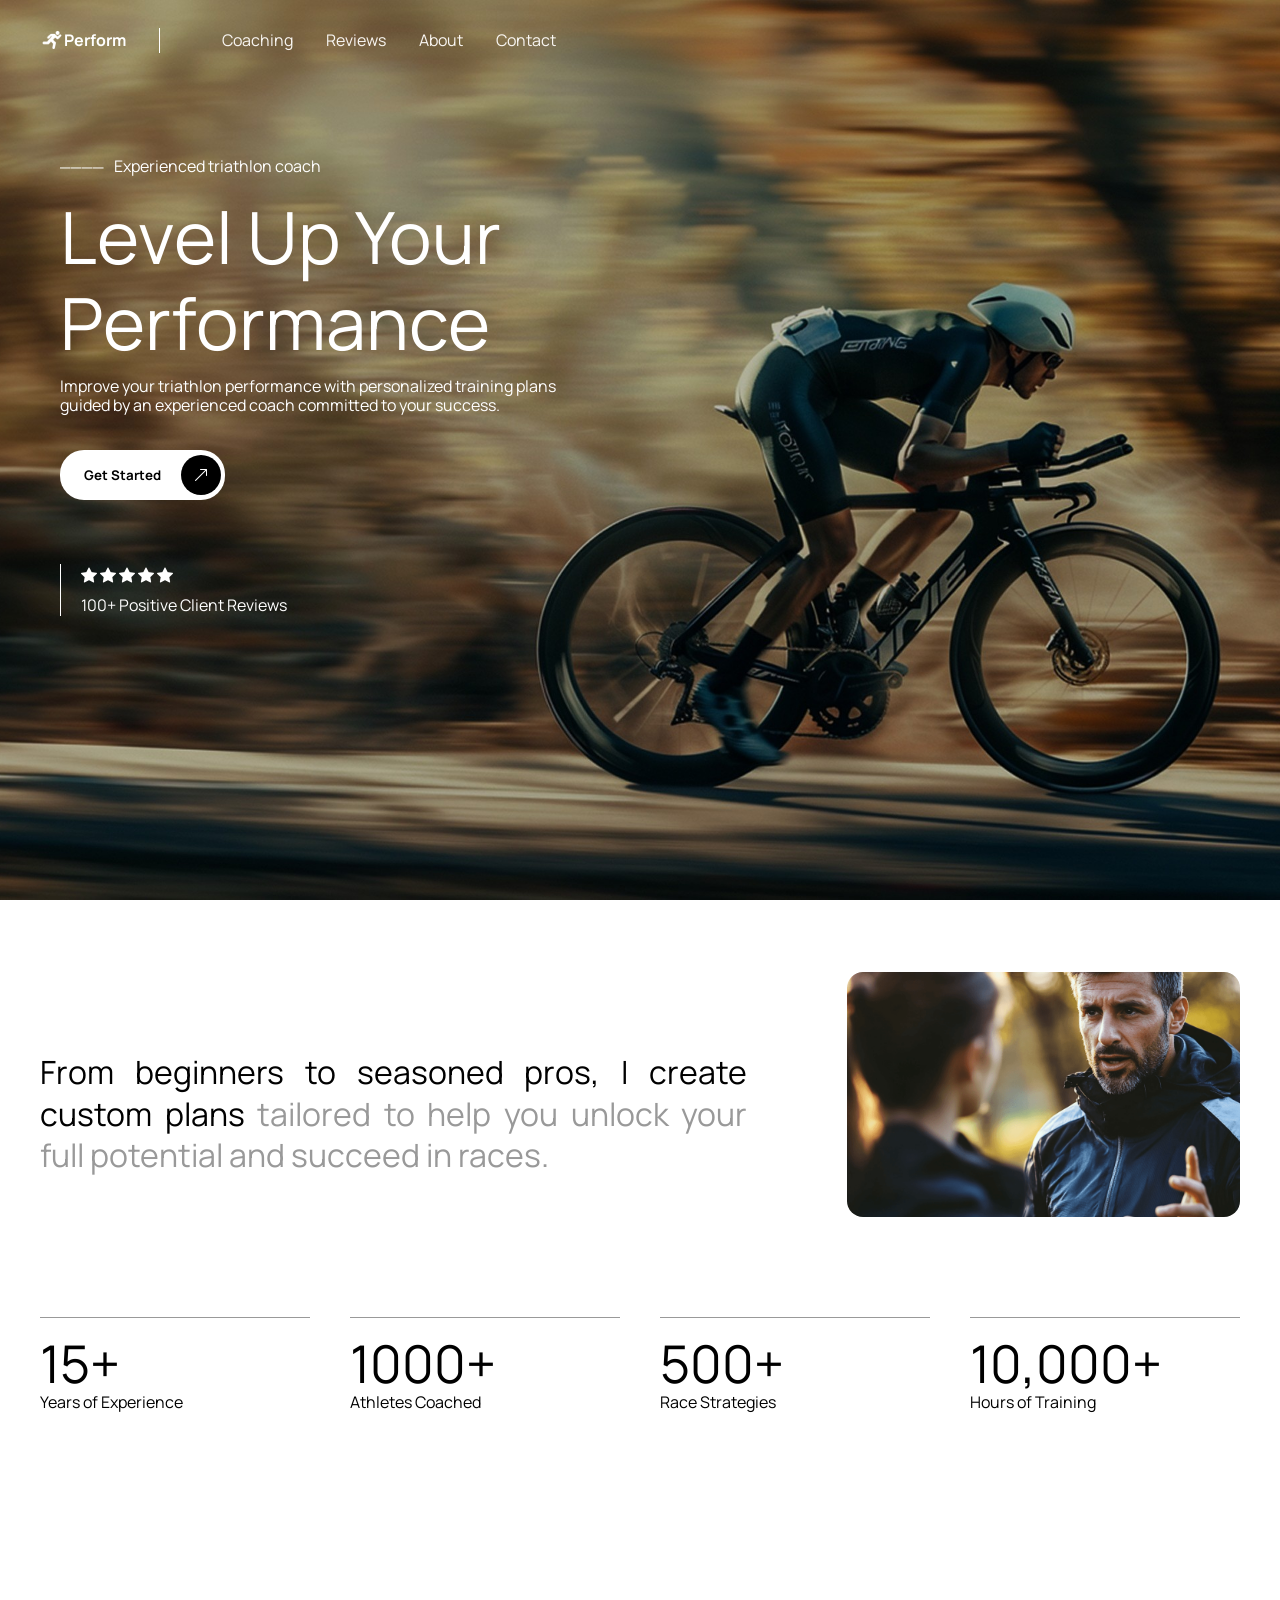
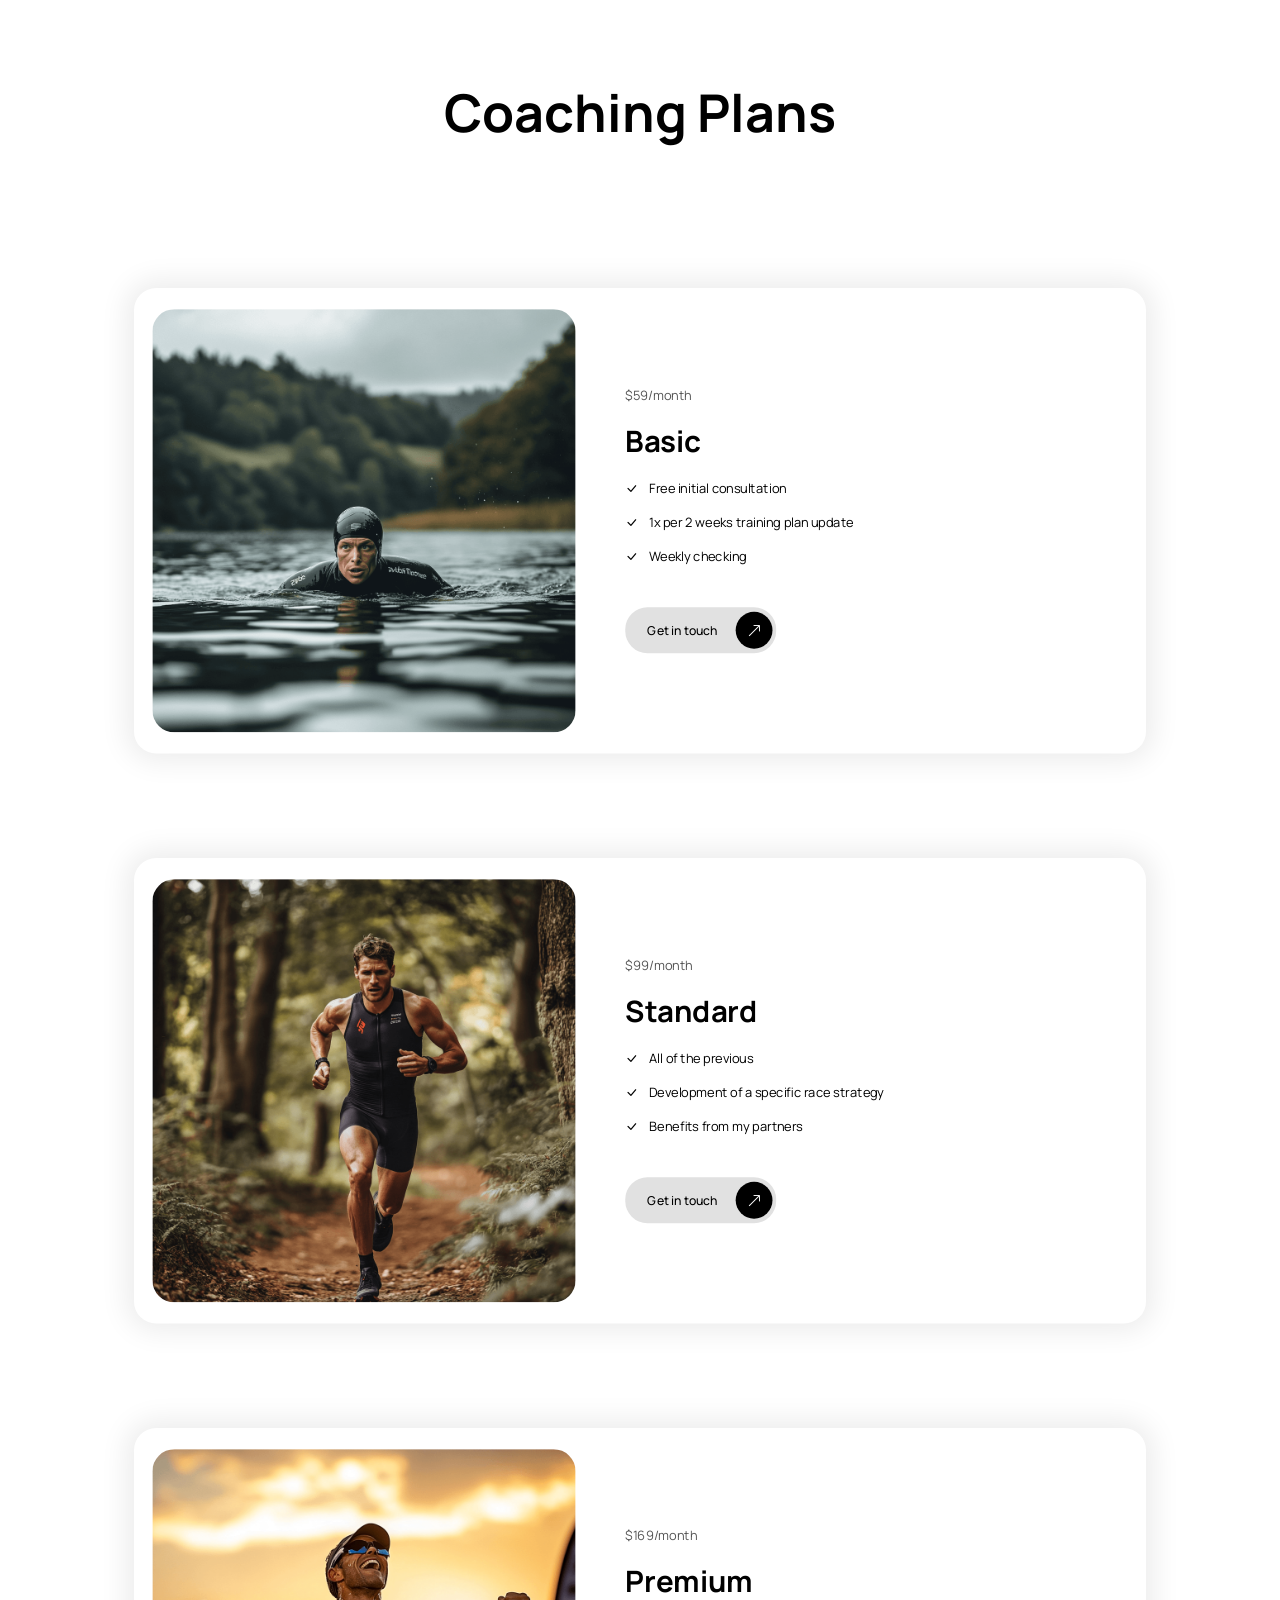
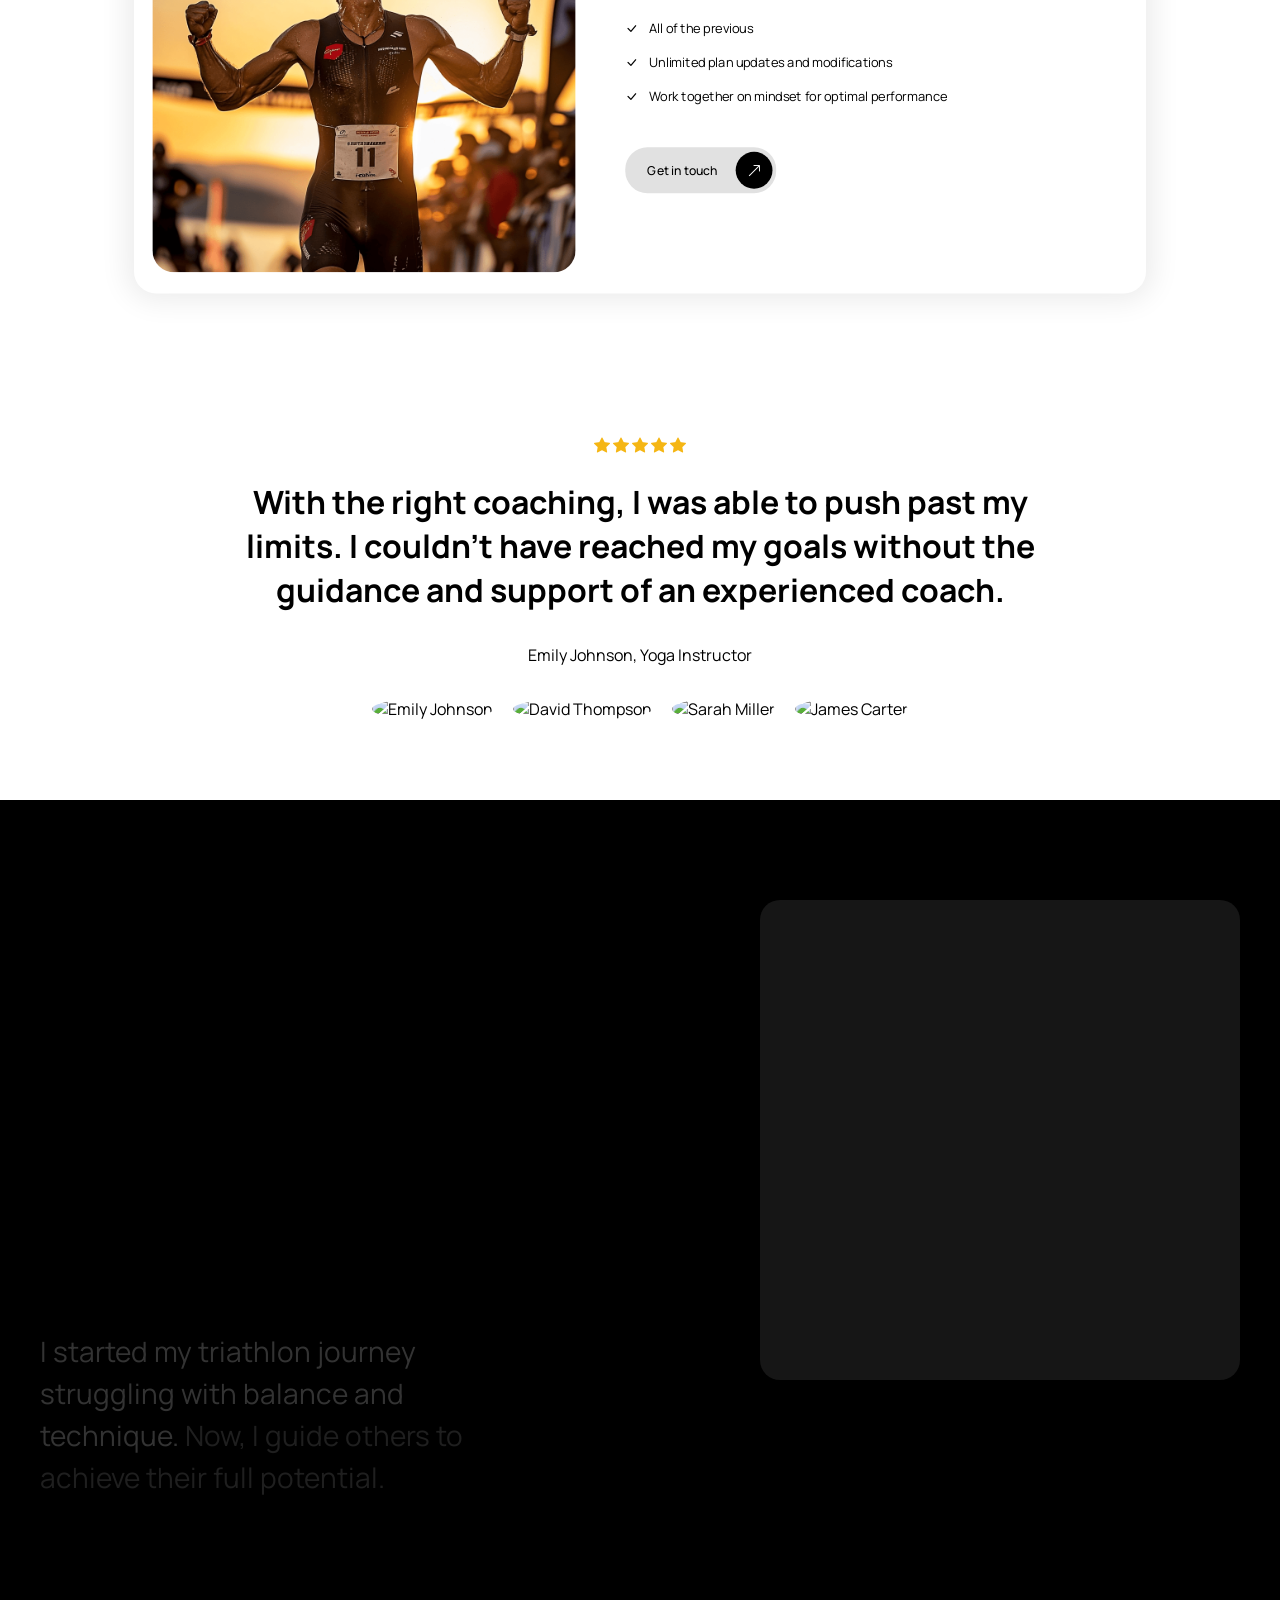
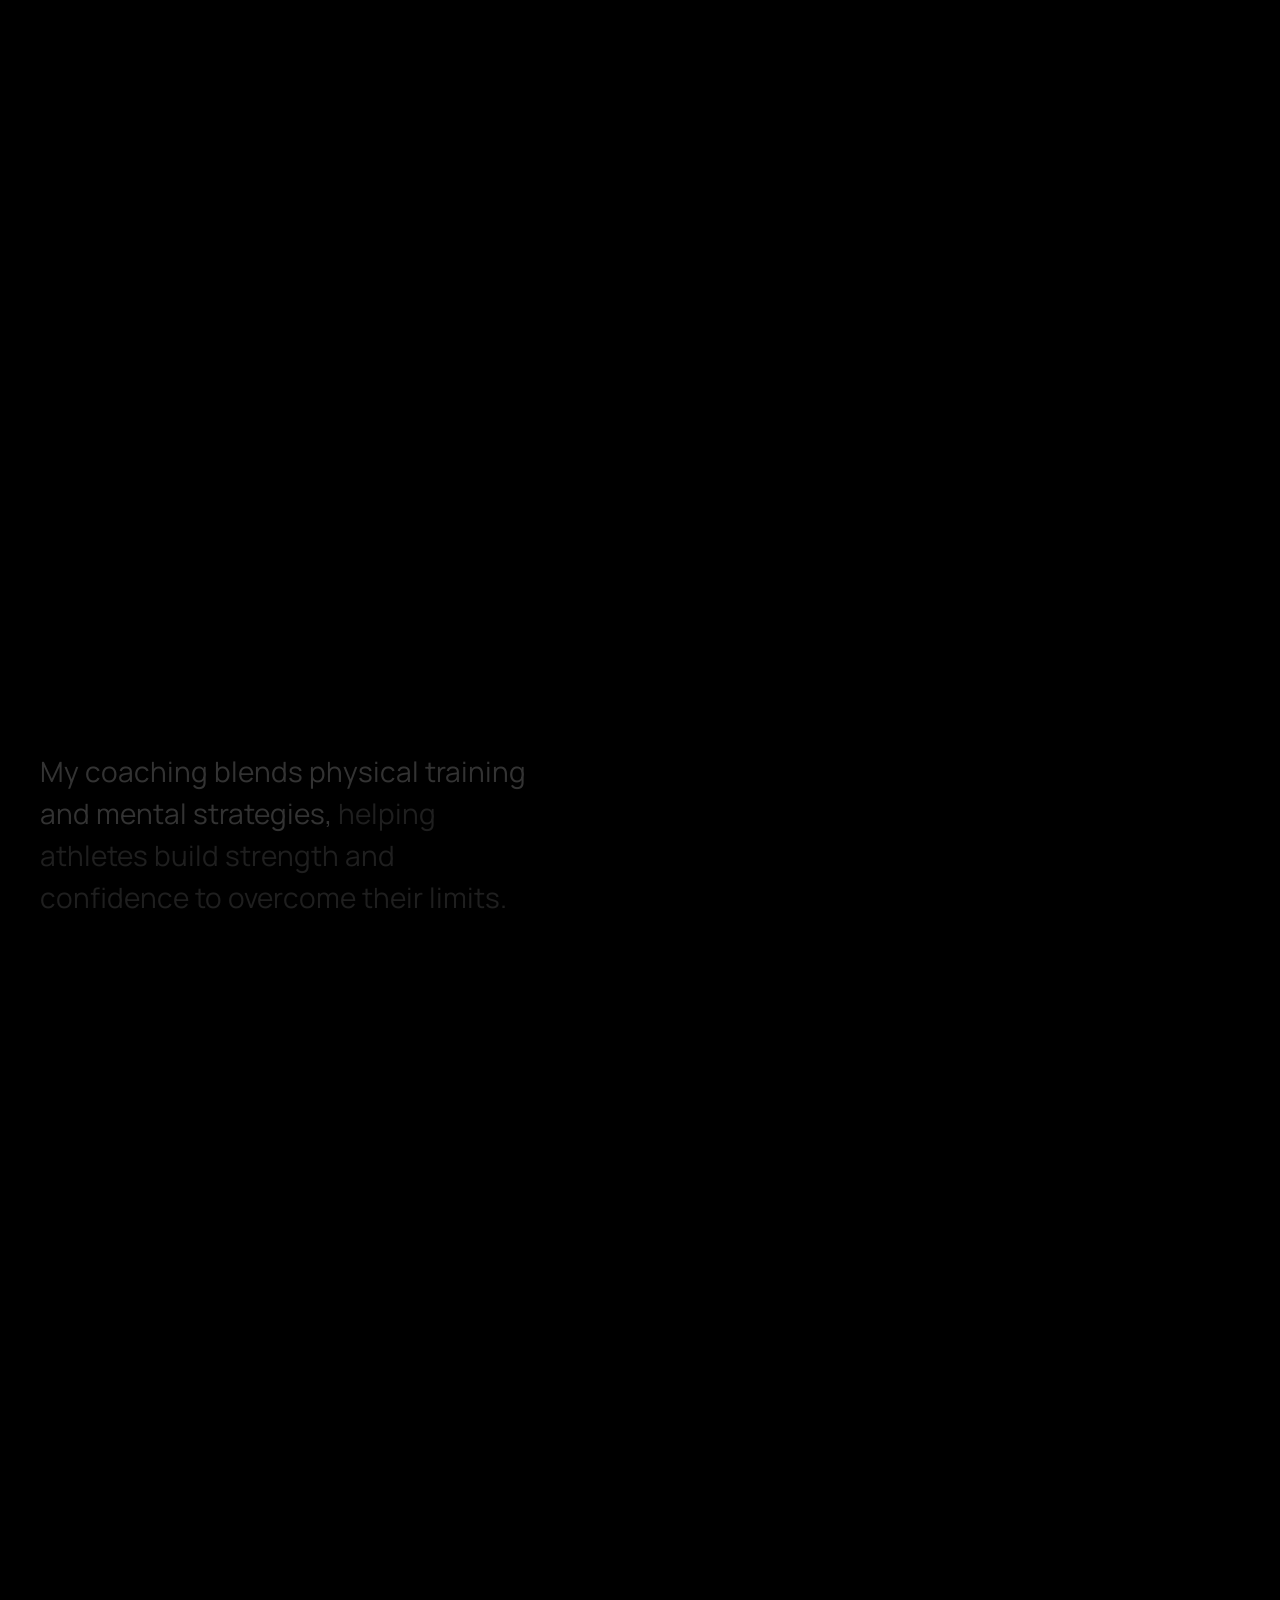
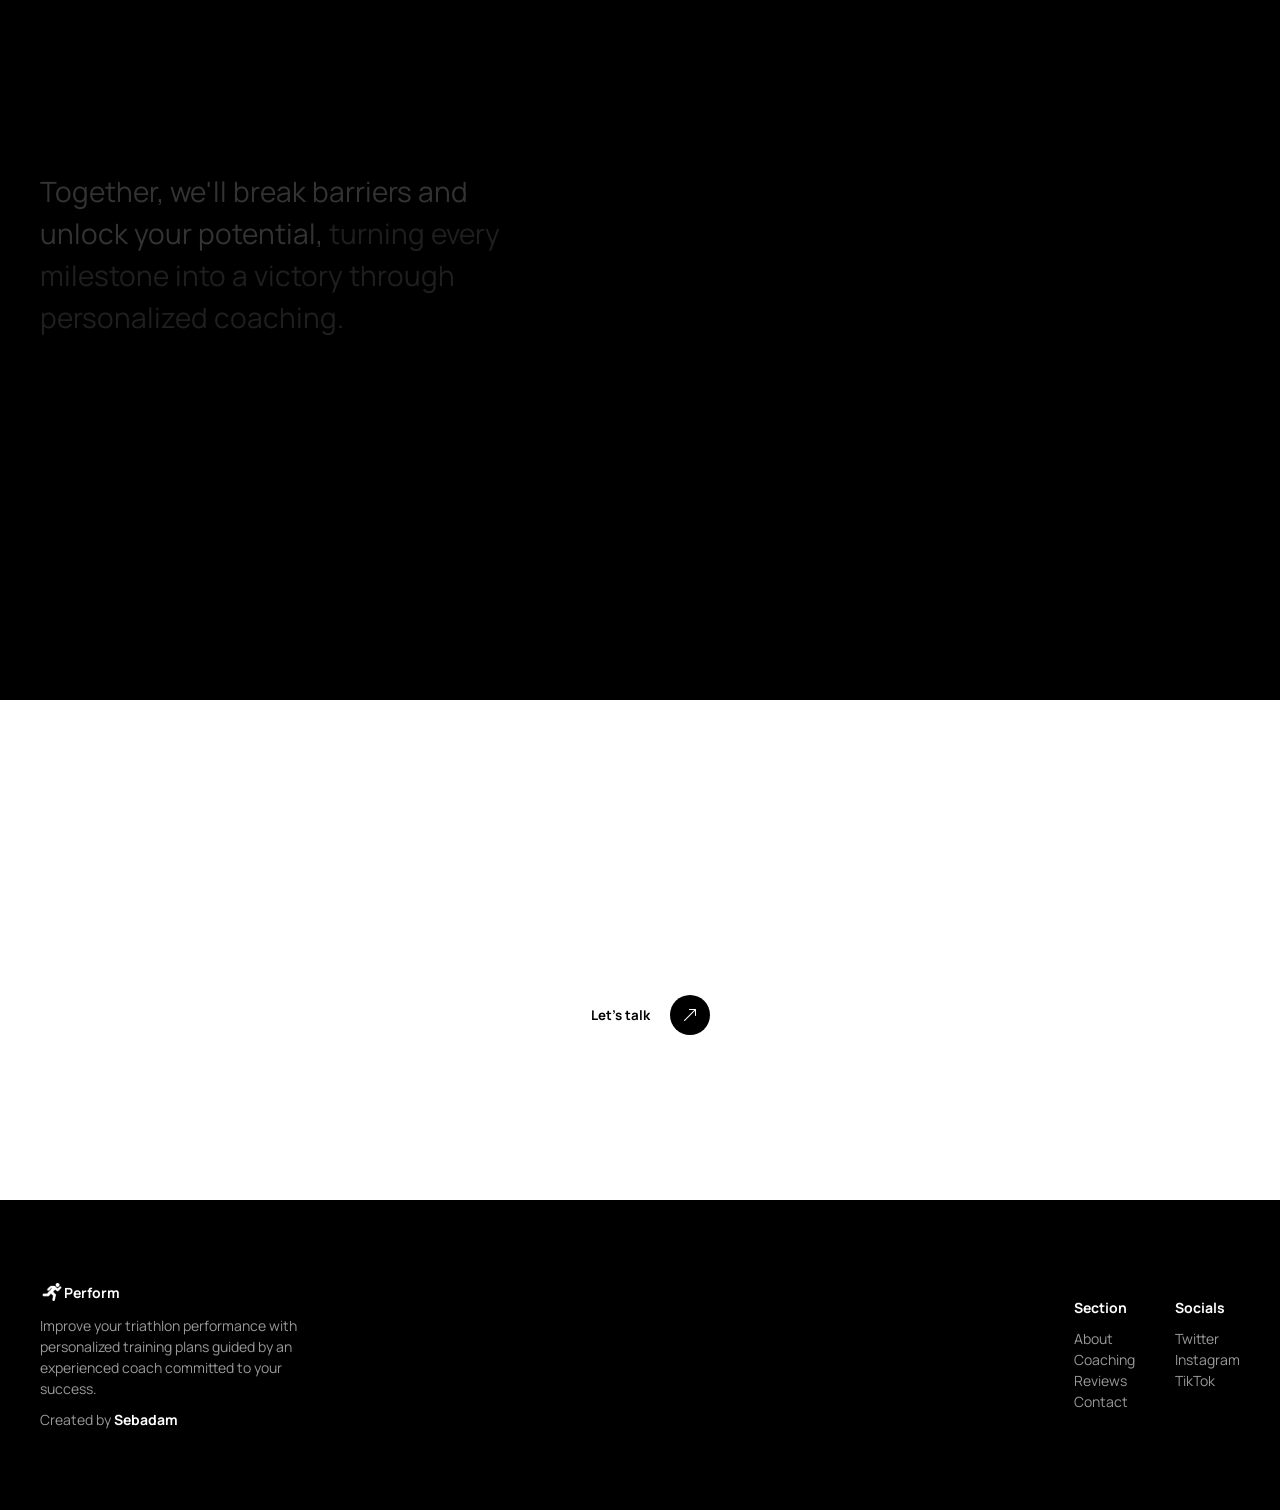
==== index.html @ 2cfe2f0e "Add index.html and assets for Perform clone" ====
<!DOCTYPE html>
<html lang="en">
<head>
    <meta charset="UTF-8">
    <meta name="viewport" content="width=device-width, initial-scale=1.0">
    <link rel="stylesheet" href="index.css">
    <link rel="preconnect" href="https://fonts.googleapis.com">
    <link rel="preconnect" href="https://fonts.gstatic.com" crossorigin>
    <link href="https://fonts.googleapis.com/css2?family=Manrope:wght@200..800&display=swap" rel="stylesheet">
    <link rel="stylesheet" href="https://cdn.jsdelivr.net/npm/bootstrap-icons@1.11.3/font/bootstrap-icons.css">
    <title>Perform — Triathlon Coaching</title>
</head>
<body>

    <section id="home" class="page-section">

        <div class="navbar">
            <div class="logo">
                <img src="logo.png" alt="Logo">
                <p>Perform</p>
            </div>

            <input type="checkbox" id="menu-toggle" class="menu-checkbox">

            <label for="menu-toggle" class="menu-icon">
                <i class="bi bi-list"></i>
            </label>

            <div class="links">
                <a href="#coaching">Coaching</a>
                <a href="#reviews">Reviews</a>
                <a href="#about">About</a>
                <a href="#footer">Contact</a>
            </div>

            <div class="mobile-menu">
                <label for="menu-toggle" class="close-icon">
                    <i class="bi bi-x-lg"></i>
                </label>
                <a href="#coaching">Coaching</a>
                <a href="#reviews">Reviews</a>
                <a href="#about">About</a>
                <a href="#footer">Contact</a>
            </div>
        </div>

        <div class="container">
            <div class="top-part">
                <div class="smallhead">
                    <span class="bar"> ____ </span>
                    <p>Experienced triathlon coach</p>
                </div>
                <h1>Level Up Your Performance</h1>
                <p>Improve your triathlon performance with personalized training plans guided by an experienced coach committed to your success.</p>
                <button type="button" class="btn">
                    <span>Get Started</span>
                    <i class="bi bi-arrow-up-right"></i>
                </button>
            </div>

            <div class="rating">
                <div class="stars">
                    <i class="bi bi-star-fill"></i>
                    <i class="bi bi-star-fill"></i>
                    <i class="bi bi-star-fill"></i>
                    <i class="bi bi-star-fill"></i>
                    <i class="bi bi-star-fill"></i>
                </div>
                <p>100+ Positive Client Reviews</p>
            </div>
        </div>
    </section>

    <section id="trust" class="extra-section">
        <div class="trust-container">
            <div class="trust-text">
                <p>From beginners to seasoned pros, I create custom plans
                    <span class="highlight">tailored to help you unlock your full potential and succeed in races.</span>
                </p>
                <img src="trust.png" alt="Trust">
            </div>
            <div class="trust-column">
                <div class="col-1">
                    <span class="item">15+</span>
                    <p>Years of Experience</p>
                </div>
                <div class="col-2">
                    <span class="item">1000+</span>
                    <p>Athletes Coached</p>
                </div>
                <div class="col-3">
                    <span class="item">500+</span>
                    <p>Race Strategies</p>
                </div>
                <div class="col-4">
                    <span class="item">10,000+</span>
                    <p>Hours of Training</p>
                </div>
            </div>
        </div>
    </section>


    <section id="coaching" class="page-section">
        <h2>Coaching Plans</h2>

        <div class="basic plan-card">
            <img src="basic.png" alt="Basic Plan">
            <div class="text">
                <p class="price">$59/month</p>
                <h3>Basic</h3>
                <div class="list">
                    <span class="items">
                        <i class="bi bi-check-lg"></i>
                        <p>Free initial consultation</p>
                    </span>
                    <span class="items">
                        <i class="bi bi-check-lg"></i>
                        <p>1x per 2 weeks training plan update</p>
                    </span>
                    <span class="items">
                        <i class="bi bi-check-lg"></i>
                        <p>Weekly checking</p>
                    </span>
                </div>
                <button type="button" class="btn">
                    <span>Get in touch</span>
                    <i class="bi bi-arrow-up-right"></i>
                </button>
            </div>
        </div>

        <div class="standard plan-card">
            <img src="standard.png" alt="Standard Plan">
            <div class="text">
                <p class="price">$99/month</p>
                <h3>Standard</h3>
                <div class="list">
                    <span class="items">
                        <i class="bi bi-check-lg"></i>
                        <p>All of the previous</p>
                    </span>
                    <span class="items">
                        <i class="bi bi-check-lg"></i>
                        <p>Development of a specific race strategy</p>
                    </span>
                    <span class="items">
                        <i class="bi bi-check-lg"></i>
                        <p>Benefits from my partners</p>
                    </span>
                </div>
                <button type="button" class="btn">
                    <span>Get in touch</span>
                    <i class="bi bi-arrow-up-right"></i>
                </button>
            </div>
        </div>

        <div class="premium plan-card">
            <img src="premium.png" alt="Premium Plan">
            <div class="text">
                <p class="price">$169/month</p>
                <h3>Premium</h3>
                <div class="list">
                    <span class="items">
                        <i class="bi bi-check-lg"></i>
                        <p>All of the previous</p>
                    </span>
                    <span class="items">
                        <i class="bi bi-check-lg"></i>
                        <p>Unlimited plan updates and modifications</p>
                    </span>
                    <span class="items">
                        <i class="bi bi-check-lg"></i>
                        <p>Work together on mindset for optimal performance</p>
                    </span>
                </div>
                <button type="button" class="btn">
                    <span>Get in touch</span>
                    <i class="bi bi-arrow-up-right"></i>
                </button>
            </div>
        </div>
    </section>

    <section id="reviews">
        <div class="stars" style="color:#F5B614">
            <i class="bi bi-star-fill"></i>
            <i class="bi bi-star-fill"></i>
            <i class="bi bi-star-fill"></i>
            <i class="bi bi-star-fill"></i>
            <i class="bi bi-star-fill"></i>
        </div>

        <div class="review-box">
            <div class="review-display">
                <div class="review-panel review-1">
                    <h4>With the right coaching, I was able to push past my limits. I couldn't have reached my goals without the guidance and support of an experienced coach.</h4>
                    <p>Emily Johnson, Yoga Instructor</p>
                </div>
                <div class="review-panel review-2">
                    <h4>The difference between training on your own and with an expert coach is huge. I've never felt more confident and prepared for my races.</h4>
                    <p>David Thompson, Architect</p>
                </div>
                <div class="review-panel review-3">
                    <h4>I've learned more in the past few months with my coach than I did in years on my own. Their personalized approach made all the difference.</h4>
                    <p>Sarah Miller, Lawyer</p>
                </div>
                <div class="review-panel review-4">
                    <h4>Training with a coach who really knows the sport has been a game-changer. I've shaved minutes off my time and am in the best shape of my life.</h4>
                    <p>James Carter, Journalist</p>
                </div>
            </div>

            <div class="review-thumbs">
                <div class="thumb thumb-1">
                    <img src="https://framerusercontent.com/images/CD3L3PqkdrNUHs06U58RQxOMo.png" alt="Emily Johnson">
                </div>
                <div class="thumb thumb-2">
                    <img src="https://framerusercontent.com/images/jwidccx1HGr0Ikx3zmSAJdtBOU.png" alt="David Thompson">
                </div>
                <div class="thumb thumb-3">
                    <img src="https://framerusercontent.com/images/aIX32saaQEM73IN2MQsuknbz4Fw.png" alt="Sarah Miller">
                </div>
                <div class="thumb thumb-4">
                    <img src="https://framerusercontent.com/images/x3RmbAAY64fTviZGAdyQxDzLTJI.png" alt="James Carter">
                </div>
            </div>
        </div>
    </section>


    <section id="about" class="page-section">
        <div class="about-items">
            <div class="text">
                <div class="about-step about-step-1">
                    <p>I started my triathlon journey struggling with balance and technique.
                        <span class="highlight"> Now, I guide others to achieve their full potential.</span>
                    </p>
                </div>
                <div class="about-step about-step-2">
                    <p>My coaching blends physical training and mental strategies,
                        <span class="highlight"> helping athletes build strength and confidence to overcome their limits.</span>
                    </p>
                </div>
                <div class="about-step about-step-3">
                    <p>Together, we'll break barriers and unlock your potential,
                        <span class="highlight"> turning every milestone into a victory through personalized coaching.</span>
                    </p>
                </div>
            </div>

            <div class="about-visual" aria-hidden="true">
                <div class="about-image-frame">
                    <img class="about-image about-image-1"
                         src="https://framerusercontent.com/images/o1iEuFuB1ARuwoXcEgQQTV0CYbw.png"
                         alt="Coach portrait">
                    <img class="about-image about-image-2"
                         src="https://framerusercontent.com/images/8lKQIagOcEDwIqkeNZQlhcYDmXc.png"
                         alt="Athlete training outdoors">
                    <img class="about-image about-image-3"
                         src="https://framerusercontent.com/images/MWQJ2oXomYD1Ax98qj75iZ4owGE.png"
                         alt="Triathlon runner in motion">
                </div>
            </div>
        </div>
    </section>

    <section id="goals" class="extra-section">
        <div class="content">
            <h3>Ready to Achieve Your Goals?</h3>
            <p>I'll help you reach new heights and stay ahead of the competition.</p>
            <button type="button" class="btn">
                <span>Let's talk</span>
                <i class="bi bi-arrow-up-right"></i>
            </button>
        </div>
    </section>

    <section id="footer" class="extra-section">
        <div class="footer-content">
            <div class="left-side">
                <div class="logo-under">
                    <img src="logo.png" alt="Logo">
                    <p>Perform</p>
                </div>
                <p>Improve your triathlon performance with personalized training plans guided by an experienced coach committed to your success.</p>
                <p class="sign">
                    Created by <span style="font-weight: bold; color: white;">Sebadam</span>
                </p>
            </div>

            <div class="right-side">
                <div class="section">
                    <h4 style="color: white; font-weight: bold; margin-bottom: 10px;">Section</h4>
                    <ul style="list-style-type: none;">
                        <li>About</li>
                        <li>Coaching</li>
                        <li>Reviews</li>
                        <li>Contact</li>
                    </ul>
                </div>
                <div class="socials">
                    <h4 style="color: white; font-weight: bold; margin-bottom: 10px;">Socials</h4>
                    <ul style="list-style-type: none;">
                        <li>Twitter</li>
                        <li>Instagram</li>
                        <li>TikTok</li>
                    </ul>
                </div>
            </div>
        </div>
    </section>

</body>
</html>
---- index.css ----
/*
Site Colors
Blacks:  #000000, #2E2E2E
Whites:  #FFFFFF
Greys:   #F2F2F2, #E1E1E1, #CCCCCC, #999999, #888888, #555555
Gold:    #F5B614
*/

*{
    margin: 0;
    padding: 0;
    box-sizing: border-box;
    font-family: 'manrope', sans-serif;
}
html{
    scroll-behavior: smooth;
}
body{
    width: 100%;
    min-height: 100vh;
    overflow-x: hidden;
    align-items: center;
    justify-content: center;
}


.navbar{
    display: flex;
    align-items: center;
    justify-content: start;
    top: 0;
    left: 0;
    padding: 20px 40px;
    position: absolute;
    width: 100%;
    height: 80px;
    gap: 32px;
    flex-direction: row;
    flex-wrap: nowrap;
    z-index: 10;
    color: white;
}
.logo{
    display: flex;
    align-items: center;
    justify-content: flex-start;
    font-weight: bold;
    color: white;
    width: 120px;
    height: 25px;
    border-right: 1px solid white;
    padding: 0px 10px 0px 0px;
    flex-shrink: 0;
}
.logo img{
    width: 24px;
    height: 24px;
}
.links a{
    text-decoration: none;
    color: #F9F6F2;
    font-size: 16px;
    margin-left: 30px;
    line-height: 1.5;
}
.menu-checkbox{
    display: none;
}
.menu-icon{
    display: none;
    color: white;
    font-size: 28px;
    cursor: pointer;
    margin-left: auto;
}
.mobile-menu{
    position: fixed;
    top: 0;
    right: -280px;
    width: 260px;
    height: 100vh;
    background-color: #111111;
    display: flex;
    flex-direction: column;
    gap: 24px;
    padding: 80px 24px 24px;
    transition: right 0.3s ease;
    z-index: 1000;
}
.mobile-menu a{
    text-decoration: none;
    color: white;
    font-size: 18px;
}
.close-icon{
    position: absolute;
    top: 24px;
    right: 24px;
    color: white;
    font-size: 22px;
    cursor: pointer;
}
.menu-checkbox:checked ~ .mobile-menu{
    right: 0;
}

#home{
    width: 100%;
    height: 100vh;
    min-height: 600px;
    z-index: 1;
    background-size: cover;
    background-position: center;
    background-repeat: no-repeat;
    background-image: url('HVyxp24CVuPAzhxz8dQ1Xyyjk.jpg');
    overflow: hidden;
    display: flex;
    flex-direction: column;
    align-items: flex-start;
    justify-content: center;
    padding: 0px 60px;
    text-align: left;
    position: sticky;
    top: 0;
    animation: hero-parallax linear both;
    animation-timeline: view();
    animation-range: exit 0% exit 100%;
}
#home::after{
    content: "";
    position: absolute;
    inset: 0;
    pointer-events: none;
    z-index: 0;
}
.container{
    display: flex;
    flex-direction: column;
    align-items: center;
    justify-content: flex-start;
    gap: 64px;
    width: 100%;
    height: 100%;
    color: white;
    max-width: 700px;
    text-align: left;
    margin-top: 80px;
    padding-top: 70px;
    position: relative;
    z-index: 2;
}
.top-part{
    display: flex;
    flex-direction: column;
    align-items: flex-start;
    justify-content: flex-start;
    gap: 10px;
    width: 100%;
    height: fit-content;
    max-width: 700px;
    text-align: left;
}
.smallhead{
    display: flex;
    flex-direction: row;
    align-items: center;
    justify-content: flex-start;
    gap: 10px;
    width: 100%;
    height: fit-content;
    font-size: 16px;
    font-style: normal;
}
.smallhead .bar{
    justify-content: center;
    align-items: center;
    padding-bottom: 12px;
}
.top-part h1{
    font-size: 72px;
    font-weight: normal;
    line-height: 1.2;
    width: 100%;
    height: fit-content;
    justify-content: flex-start;
    text-align: left;
    max-width: 700px;
}
.top-part p{
    font-size: 16px;
    line-height: 1.2;
    width: 100%;
    height: fit-content;
    justify-content: flex-start;
    text-align: left;
    max-width: 500px;
    align-items: center;
}
.btn{
    display: flex;
    flex-direction: row;
    align-items: center;
    justify-content: center;
    width: fit-content;
    height: 50px;
    background-color: white;
    gap: 20px;
    padding: 0px 4px 0px 24px;
    border-radius: 24px;
    font-weight: bold;
    margin-top: 25px;
    cursor: pointer;
    border: none;
}
.btn:hover{
    background-color: #cccccc;
    transition: background-color 0.3s ease;
}
.btn i{
    display: flex;
    background-color: black;
    width: 40px;
    height: 40px;
    border-radius: 50%;
    color: white;
    align-items: center;
    justify-content: center;
    font-size: 16px;
}
.rating{
    display: flex;
    flex-direction: column;
    align-items: flex-start;
    justify-content: flex-start;
    gap: 8px;
    width: 100%;
    text-align: left;
    border-left: 1px solid white;
    padding-left: 20px;
}


#trust{
    display: flex;
    flex-direction: column;
    background-color: white;
    height: fit-content;
    width: 100%;
    padding: 120px 40px 100px 40px;
    align-items: center;
    justify-content: center;
    position: relative;
    z-index: 2;
}
.trust-container{
    display: flex;
    flex-direction: column;
    align-items: center;
    justify-content: space-between;
    gap: 80px;
    width: 100%;
    height: fit-content;
}
.trust-text{
    display: flex;
    flex-direction: row;
    justify-content: space-between;
    align-items: center;
    gap: 100px;
    width: 100%;
    height: fit-content;
}
.trust-text p{
    font-size: 32px;
    line-height: 1.3;
    height: auto;
    width: 720px;
    text-align: justify;
    animation-name: trust-parallax-soft;
    animation-range: entry 0% cover 100%;
    animation-timeline: view();
    animation-fill-mode: both;
    animation-timing-function: linear;
    will-change: transform, opacity;
}
.trust-text img{
    width: 400px;
    height: 245px;
    border-radius: 16px;
    display: block;
    object-fit: cover;
    animation-name: trust-parallax-deep;
    animation-range: entry 0% cover 100%;
    animation-timeline: view();
    animation-fill-mode: both;
    animation-timing-function: linear;
    will-change: transform, opacity;
}
.highlight{
    color: #999999;
}
.trust-column{
    display: grid;
    grid-template-columns: repeat(4, minmax(50px, 1fr));
    align-items: center;
    justify-content: space-between;
    gap: 40px;
    width: 100%;
    height: fit-content;
    grid-auto-rows: min-content;
}
.trust-column > div{
    display: flex;
    flex-direction: column;
    align-items: flex-start;
    justify-content: center;
    text-align: left;
    border-top: 1px solid #999999;
    padding: 20px 0px;
    animation-name: trust-parallax-soft;
    animation-range: entry 20% cover 90%;
    animation-timeline: view();
    animation-fill-mode: both;
    animation-timing-function: linear;
    will-change: transform, opacity;
}
.trust-column .item{
    font-size: 52px;
    color: black;
    align-items: center;
    justify-content: center;
    text-align: center;
    display: block;
    line-height: 1;
}
.trust-column p{
    font-size: 16px;
    line-height: 1.5;
    text-align: start;
}

#coaching{
    display: flex;
    flex-direction: column;
    align-items: center;
    justify-content: center;
    padding: 120px 40px 100px 40px;
    gap: 64px;
    background-color: #ffffff;
    position: relative;
    z-index: 3;
}
h2{
    font-size: 52px;
    line-height: 1.2;
}
.plan-card{
    position: sticky;
    top: 110px;
    transform-origin: center top;
    animation: stack-in linear both;
    animation-timeline: view();
    animation-range: entry 15% cover 45%;
    width: 100%;
    max-width: 1100px;
}
.basic.plan-card{ z-index: 1; }
.standard.plan-card{ z-index: 2; }
.premium.plan-card{ z-index: 3; }

@keyframes stack-in{
    from{ opacity: 1; transform: translateY(80px) scale(0.92); }
    to{   opacity: 1; transform: translateY(0) scale(1); }
}

.basic,
.standard,
.premium{
    display: flex;
    flex-direction: row;
    align-items: center;
    justify-content: space-between;
    gap: 44px;
    width: 100%;
    max-width: 1100px;
    height: 506px;
    box-shadow: 0 0 30px 8px rgba(0,0,0,0.08);
    border-radius: 24px;
    padding: 20px;
    background-color: #ffffff;
    overflow: hidden;
}
.basic img,
.standard img,
.premium img{
    width: 460px;
    height: 460px;
    border-radius: 24px;
    object-fit: cover;
    flex-shrink: 0;
}
.basic .text,
.standard .text,
.premium .text{
    display: flex;
    flex-direction: column;
    align-items: flex-start;
    justify-content: center;
    gap: 20px;
    width: 100%;
    height: fit-content;
    text-align: left;
    padding-left: 10px;
}
.basic .price,
.standard .price,
.premium .price{
    font-size: 14px;
    line-height: 1.2;
    color: #555555;
}
.basic .text h3,
.standard .text h3,
.premium .text h3{
    font-size: 32px;
    line-height: 1.3;
}
.basic .list,
.standard .list,
.premium .list{
    display: flex;
    flex-direction: column;
    font-size: 14px;
    line-height: 1.5;
    color: black;
    gap: 16px;
}
.list .items{
    display: flex;
    flex-direction: row;
    align-items: center;
    justify-content: flex-start;
    gap: 12px;
}
.basic button,
.standard button,
.premium button{
    background-color: #E1E1E1;
    border: none;
    font-weight: 500;
}


#reviews{
    display: flex;
    flex-direction: column;
    align-items: center;
    justify-content: center;
    padding: 80px 40px;
    gap: 24px;
    background-color: #ffffff;
    z-index: 5;
    position: relative;
    width: 100%;
    height: fit-content;
    min-height: 400px;
}
.review-box{
    width: 100%;
    max-width: 1000px;
    display: flex;
    flex-direction: column;
    gap: 32px;
    align-items: center;
}
.review-display{
    width: 100%;
    max-width: 800px;
    text-align: center;
    min-height: 140px;
}
.review-panel{
    display: none;
    font-size: 32px;
    gap: 32px;
    text-align: center;
}
.review-panel p{
    margin-top: 32px;
    font-size: 16px;
}
.review-1{ display: block; }
.review-thumbs{
    display: flex;
    gap: 20px;
    justify-content: center;
    flex-wrap: wrap;
}
.thumb img{
    width: 40px;
    height: 40px;
    object-fit: cover;
    border-radius: 50%;
    transition: transform 0.3s ease, opacity 0.3s ease;
    cursor: pointer;
}
.thumb:hover img{ transform: scale(1.08); }

.review-box:has(.thumb-1:hover) .review-panel{ display: none; }
.review-box:has(.thumb-1:hover) .review-1{ display: block; }
.review-box:has(.thumb-2:hover) .review-panel{ display: none; }
.review-box:has(.thumb-2:hover) .review-2{ display: block; }
.review-box:has(.thumb-3:hover) .review-panel{ display: none; }
.review-box:has(.thumb-3:hover) .review-3{ display: block; }
.review-box:has(.thumb-4:hover) .review-panel{ display: none; }
.review-box:has(.thumb-4:hover) .review-4{ display: block; }


#about{
    width: 100%;
    min-height: 100vh;
    background-color: #000000;
    z-index: 5;
    position: relative;
    padding: 100px 40px 60px 40px;
    justify-content: center;
    align-items: center;
    timeline-scope: --about-step-1, --about-step-2, --about-step-3;
}
.about-items{
    display: flex;
    flex-direction: row;
    gap: 64px;
    color: white;
    justify-content: space-between;
    align-items: flex-start;
    max-width: 1200px;
    margin: 0 auto;
    position: relative;
}
.about-items .text{
    width: 100%;
    max-width: 560px;
    display: flex;
    flex-direction: column;
    gap: 0;
}
.about-step{
    min-height: 100vh;
    position: relative;
    display: flex;
    align-items: center;
}
.about-step-1{ view-timeline-name: --about-step-1; view-timeline-axis: block; }
.about-step-2{ view-timeline-name: --about-step-2; view-timeline-axis: block; }
.about-step-3{ view-timeline-name: --about-step-3; view-timeline-axis: block; }
.about-step + .about-step{ margin-top: 120px; }

.about-items .text p{
    font-size: 28px;
    line-height: 1.5;
    position: sticky;
    top: calc(50vh - 84px);
    max-width: 520px;
    padding-right: 24px;
    animation: about-copy-smooth linear both;
    animation-timeline: view();
    animation-range: entry 15% cover 55%;
    will-change: transform, opacity;
}
.about-visual{
    width: 480px;
    flex-shrink: 0;
    position: sticky;
    top: 120px;
}
.about-image-frame{
    width: 100%;
    height: 480px;
    max-height: 600px;
    position: relative;
    overflow: hidden;
    border-radius: 20px;
    background-color: #161616;
}
.about-image{
    position: absolute;
    inset: 0;
    display: block;
    width: 100%;
    height: 100%;
    object-fit: cover;
    opacity: 0;
    transform: scale(1.04) translateY(32px);
    animation-duration: 1ms;
    animation-timing-function: linear;
    animation-fill-mode: both;
}
.about-image-1{
    opacity: 1;
    transform: scale(1) translateY(0);
    animation-name: about-image-swap;
    animation-timeline: --about-step-1;
    animation-range: entry 20% cover 55%;
}
.about-image-2{
    animation-name: about-image-swap;
    animation-timeline: --about-step-2;
    animation-range: entry 20% cover 55%;
}
.about-image-3{
    animation-name: about-image-swap;
    animation-timeline: --about-step-3;
    animation-range: entry 20% cover 55%;
}


#goals{
    width: 100%;
    padding: 160px 40px;
    position: relative;
    z-index: 5;
    background-image: url('https://framerusercontent.com/images/jvdVI7oW19QcgbXleKvE8w4qg.png');
    background-size: cover;
    background-position: center;
    display: flex;
    align-items: center;
    justify-content: center;
}
.content{
    display: flex;
    align-items: center;
    justify-content: center;
    flex-direction: column;
    color: white;
    font-size: 16px;
    gap: 10px;
    text-align: center;
}
.content h3{
    font-size: 52px;
    line-height: 1.2;
}

#footer{
    background-color: #000000;
    width: 100%;
    height: fit-content;
    position: relative;
    z-index: 5;
    color: #999999;
    font-size: 14px;
    line-height: 1.5;
    padding: 80px 40px;
}
.footer-content{
    display: flex;
    flex-direction: row;
    align-items: center;
    justify-content: space-between;
    flex-wrap: wrap;
    gap: 40px;
}
.left-side{
    display: flex;
    flex-direction: column;
    max-width: 300px;
    gap: 10px;
    align-items: flex-start;
    justify-content: center;
}
.logo-under{
    display: flex;
    align-items: center;
    justify-content: flex-start;
    font-weight: bold;
    color: white;
    width: 120px;
    height: 25px;
    padding: 0px 10px 0px 0px;
}
.logo-under img{
    width: 24px;
    height: 24px;
}
.right-side{
    display: flex;
    flex-direction: row;
    gap: 40px;
    align-items: flex-start;
    justify-content: flex-end;
}
.section{ gap: 10px; }


@keyframes hero-parallax{
    from{ transform: scale(1) translateY(0); filter: brightness(1); }
    to{   transform: scale(1.08) translateY(-36px); filter: brightness(0.82); }
}
@keyframes trust-parallax-soft{
    from{ opacity: 0.35; transform: translateY(72px); }
    35%{  opacity: 1; }
    to{   opacity: 1; transform: translateY(-28px); }
}
@keyframes trust-parallax-deep{
    from{ opacity: 0.3; transform: translateY(110px) scale(0.94); }
    35%{  opacity: 1; }
    to{   opacity: 1; transform: translateY(-48px) scale(1); }
}
@keyframes about-copy-smooth{
    from{ opacity: 0.2; transform: translateY(64px); }
    30%{  opacity: 1; transform: translateY(0); }
    100%{ opacity: 1; transform: translateY(-36px); }
}
@keyframes about-image-swap{
    from{ opacity: 0; transform: translateY(48px) scale(1.04); }
    35%{  opacity: 1; transform: translateY(0) scale(1); }
    100%{ opacity: 1; transform: translateY(0) scale(1); }
}


@media (max-width: 992px){

   
    .navbar{
        padding: 20px 24px;
    }

    #home{
        padding: 0 40px;
    }
    .top-part h1{
        font-size: 56px;
    }
    .container{
        gap: 48px;
    }

    
    #trust{
        padding: 80px 32px;
    }
    .trust-text{
        flex-direction: column;
        gap: 40px;
        align-items: flex-start;
    }
    .trust-text p{
        font-size: 26px;
        width: 100%;
        height: auto;
    }
    .trust-text img{
        width: 100%;
        height: 260px;
    }
    .trust-column{
        grid-template-columns: repeat(2, 1fr);
        gap: 32px;
    }
    .trust-column .item{
        font-size: 42px;
    }


    #coaching{
        padding: 80px 24px;
        gap: 40px;
    }
    h2{
        font-size: 40px;
        text-align: center;
    }
    .basic,
    .standard,
    .premium{
        flex-direction: column;
        height: auto;
        gap: 24px;
        padding: 20px;
    }
    .basic img,
    .standard img,
    .premium img{
        width: 100%;
        height: 300px;
        border-radius: 16px;
    }
    .basic .text,
    .standard .text,
    .premium .text{
        padding-left: 0;
        padding-bottom: 10px;
    }
    .basic .text h3,
    .standard .text h3,
    .premium .text h3{
        font-size: 26px;
    }

   
    .review-panel{
        font-size: 24px;
    }

    .about-items{
        gap: 40px;
    }
    .about-visual{
        width: 380px;
    }
    .about-image-frame{
        height: 380px;
    }
    .about-items .text p{
        font-size: 22px;
    }

   
    #goals{
        padding: 120px 32px;
    }
    .content h3{
        font-size: 40px;
    }

    
    #footer{
        padding: 60px 32px;
    }
    .footer-content{
        gap: 32px;
    }
    .right-side{
        gap: 32px;
    }
}

@media (max-width: 768px){

    .navbar{
        justify-content: space-between;
        padding: 16px 20px;
    }
    .links{
        display: none;
    }
    .menu-icon{
        display: block;
    }

    #home{
        padding: 0 24px;
        height: 100svh;
        min-height: 560px;
    }
    .container{
        gap: 32px;
        padding-top: 90px;
        max-width: 100%;
    }
    .top-part{
        max-width: 100%;
    }
    .top-part h1{
        font-size: 36px;
        line-height: 1.15;
    }
    .top-part p{
        max-width: 100%;
        font-size: 15px;
        line-height: 1.6;
    }
    .smallhead{
        font-size: 14px;
    }
    .btn{
        height: 46px;
        gap: 16px;
        padding: 0 4px 0 20px;
        font-size: 14px;
    }
    .btn i{
        width: 36px;
        height: 36px;
        font-size: 14px;
    }
    .rating{
        font-size: 14px;
    }

    #trust{
        padding: 64px 20px;
    }
    .trust-container{
        gap: 48px;
    }
    .trust-text{
        gap: 28px;
    }
    .trust-text p{
        font-size: 20px;
        animation: none;
        opacity: 1;
        transform: none;
    }
    .trust-text img{
        width: 100%;
        height: 220px;
        animation: none;
        opacity: 1;
        transform: none;
    }
    .trust-column{
        grid-template-columns: repeat(2, 1fr);
        gap: 20px;
    }
    .trust-column > div{
        animation: none;
        opacity: 1;
        transform: none;
    }
    .trust-column .item{
        font-size: 36px;
    }
    .trust-column p{
        font-size: 14px;
    }


    #coaching{
        padding: 60px 16px;
        gap: 28px;
    }
    h2{
        font-size: 32px;
        text-align: center;
    }
    .plan-card{
        position: static;
        animation: none;
    }
    .basic,
    .standard,
    .premium{
        flex-direction: column;
        height: auto;
        gap: 20px;
        padding: 16px;
        border-radius: 16px;
    }
    .basic img,
    .standard img,
    .premium img{
        width: 100%;
        height: 220px;
        border-radius: 12px;
    }
    .basic .text,
    .standard .text,
    .premium .text{
        padding: 0 4px 8px;
        gap: 14px;
    }
    .basic .text h3,
    .standard .text h3,
    .premium .text h3{
        font-size: 22px;
    }
    .basic .list,
    .standard .list,
    .premium .list{
        gap: 12px;
    }

    #reviews{
        padding: 60px 20px;
        min-height: auto;
    }
    .review-panel{
        font-size: 18px;
    }
    .review-panel p{
        font-size: 14px;
        margin-top: 20px;
    }
    .review-display{
        min-height: 120px;
    }
    .thumb img{
        width: 36px;
        height: 36px;
    }

    
    .about-items{
        flex-direction: column-reverse;
        gap: 32px;
    }
    .about-items .text{
        max-width: 100%;
        gap: 0;
    }
    .about-items .text p{
        font-size: 18px;
        position: static;
        max-width: 100%;
        padding-right: 0;
        animation: none;
        opacity: 1;
        transform: none;
        line-height: 1.6;
    }
    .about-step{
        min-height: auto;
        display: block;
    }
    .about-step + .about-step{
        margin-top: 32px;
    }
    .about-visual{
        position: static;
        width: 100%;
        max-width: 100%;
    }
    .about-image-frame{
        position: relative;
        top: auto;
        height: auto;
        aspect-ratio: 1 / 1;
        max-height: 380px;
    }
    .about-image{
        animation: none;
    }
    .about-image:not(.about-image-1){
        display: none;
    }
    .about-image-1{
        position: absolute;
        opacity: 1;
        transform: none;
    }
    #about{
        padding: 60px 20px 48px;
        min-height: auto;
    }

    #goals{
        padding: 80px 20px;
        min-height: auto;
    }
    .content h3{
        font-size: 28px;
    }
    .content p{
        font-size: 14px;
    }

  
    #footer{
        padding: 48px 20px;
    }
    .footer-content{
        flex-direction: column;
        align-items: flex-start;
        gap: 32px;
    }
    .left-side{
        max-width: 100%;
    }
    .right-side{
        width: 100%;
        flex-direction: row;
        justify-content: flex-start;
        gap: 40px;
        flex-wrap: wrap;
    }
}

@media (max-width: 400px){
    .top-part h1{
        font-size: 30px;
    }
    .trust-column{
        grid-template-columns: 1fr 1fr;
        gap: 16px;
    }
    .trust-column .item{
        font-size: 30px;
    }
    .content h3{
        font-size: 24px;
    }
    h2{
        font-size: 28px;
    }
    .review-panel{
        font-size: 16px;
    }
}
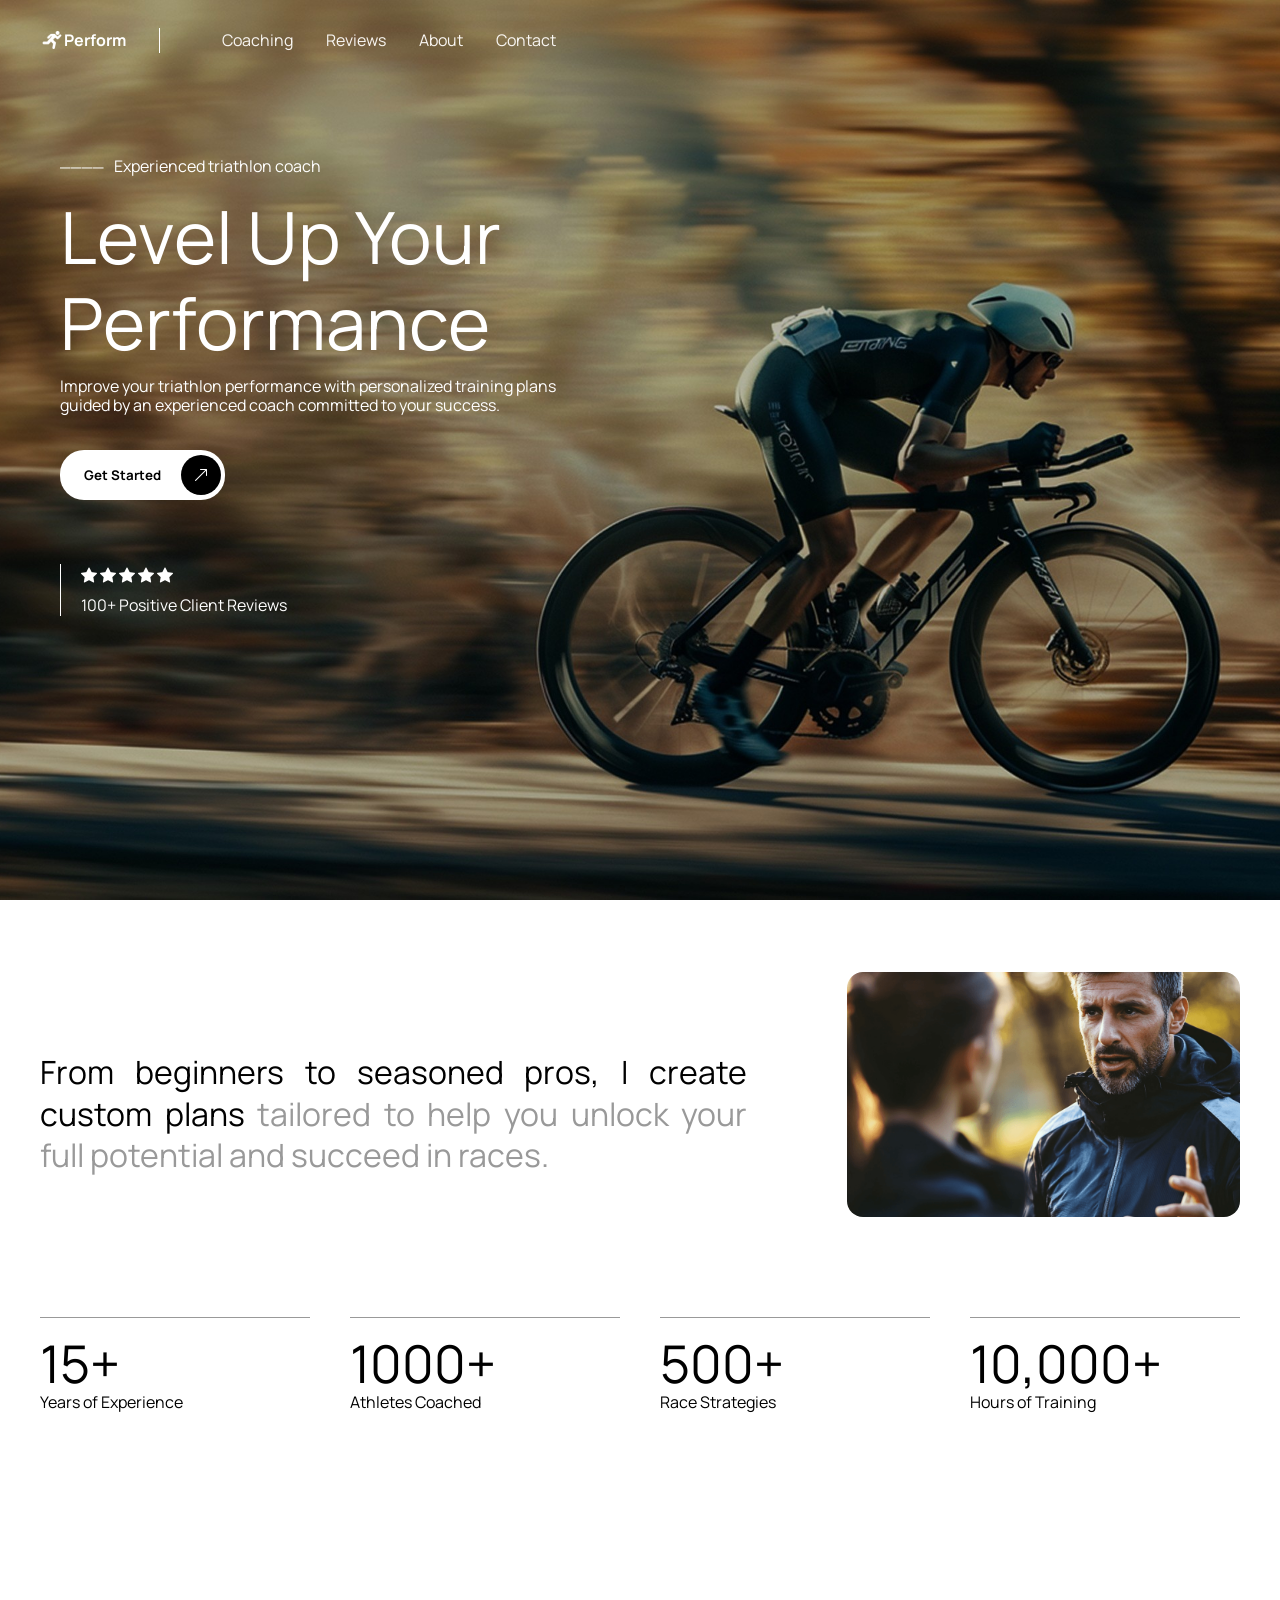
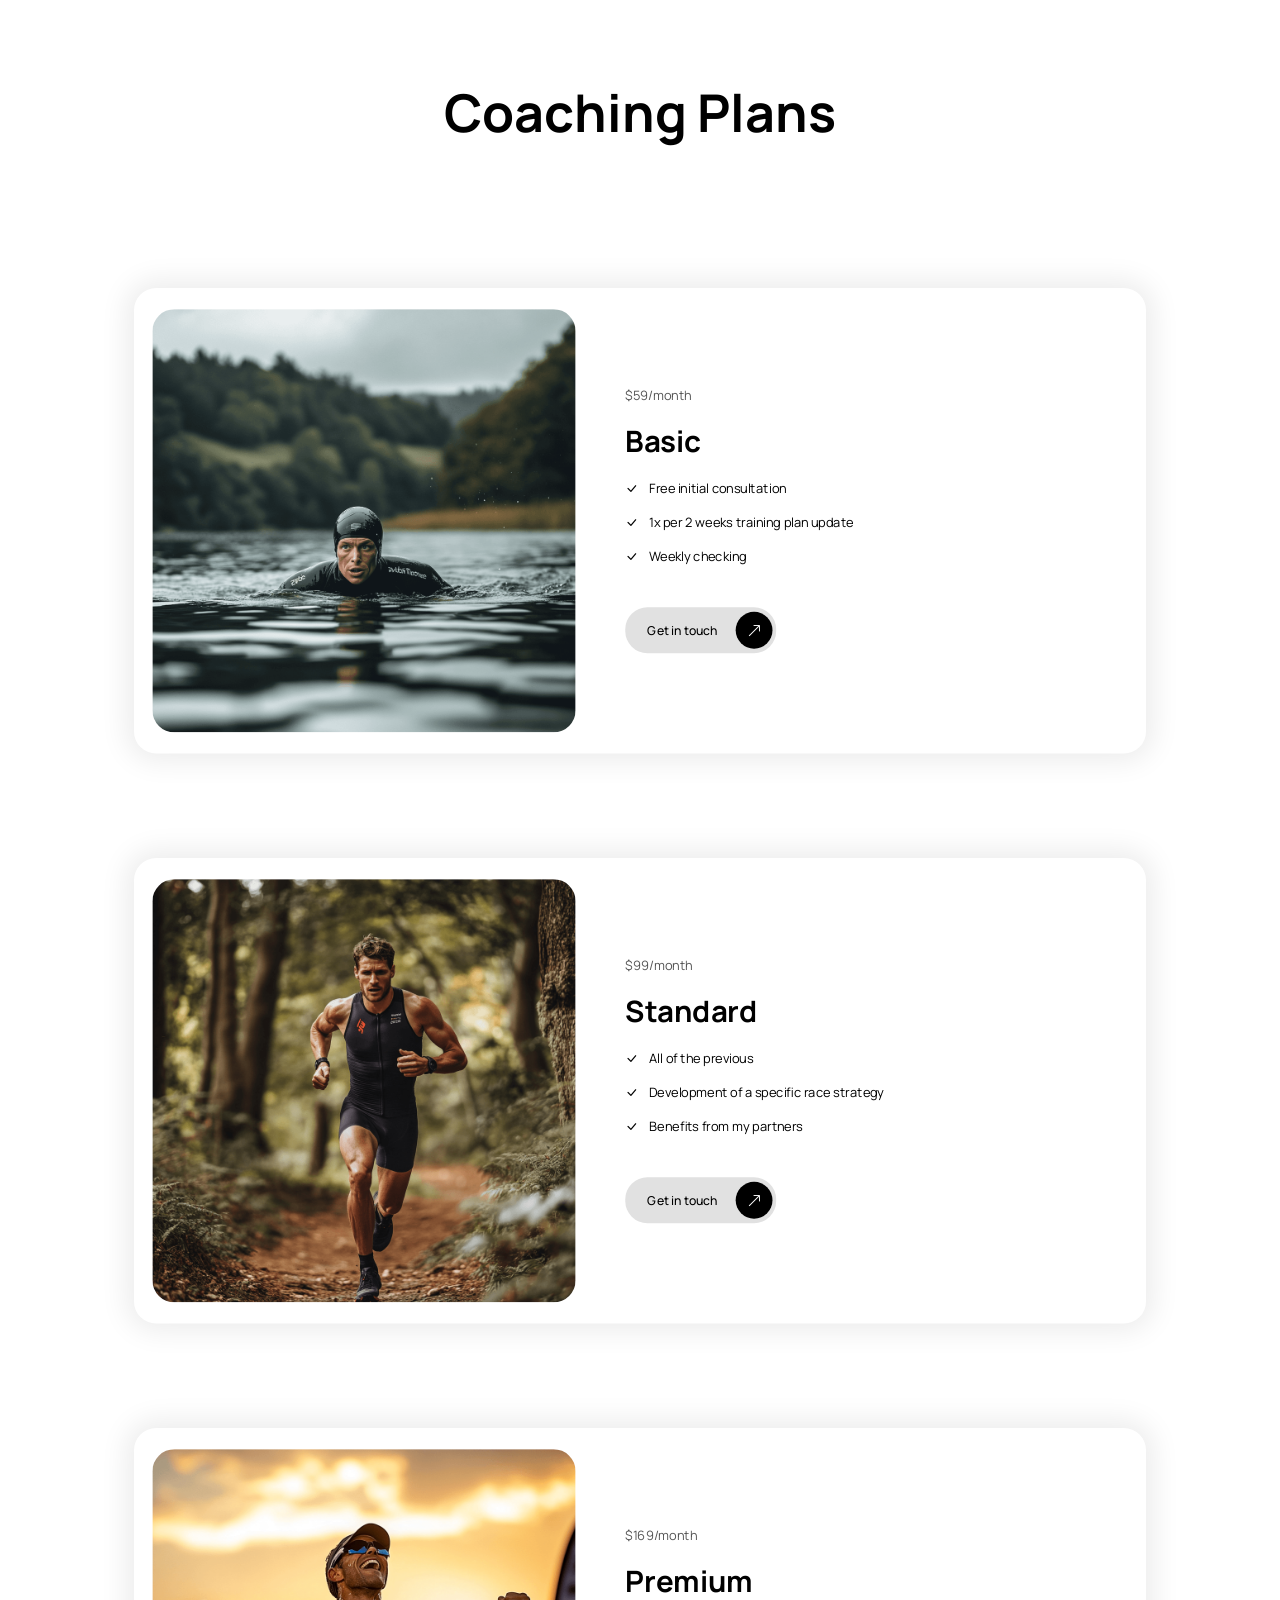
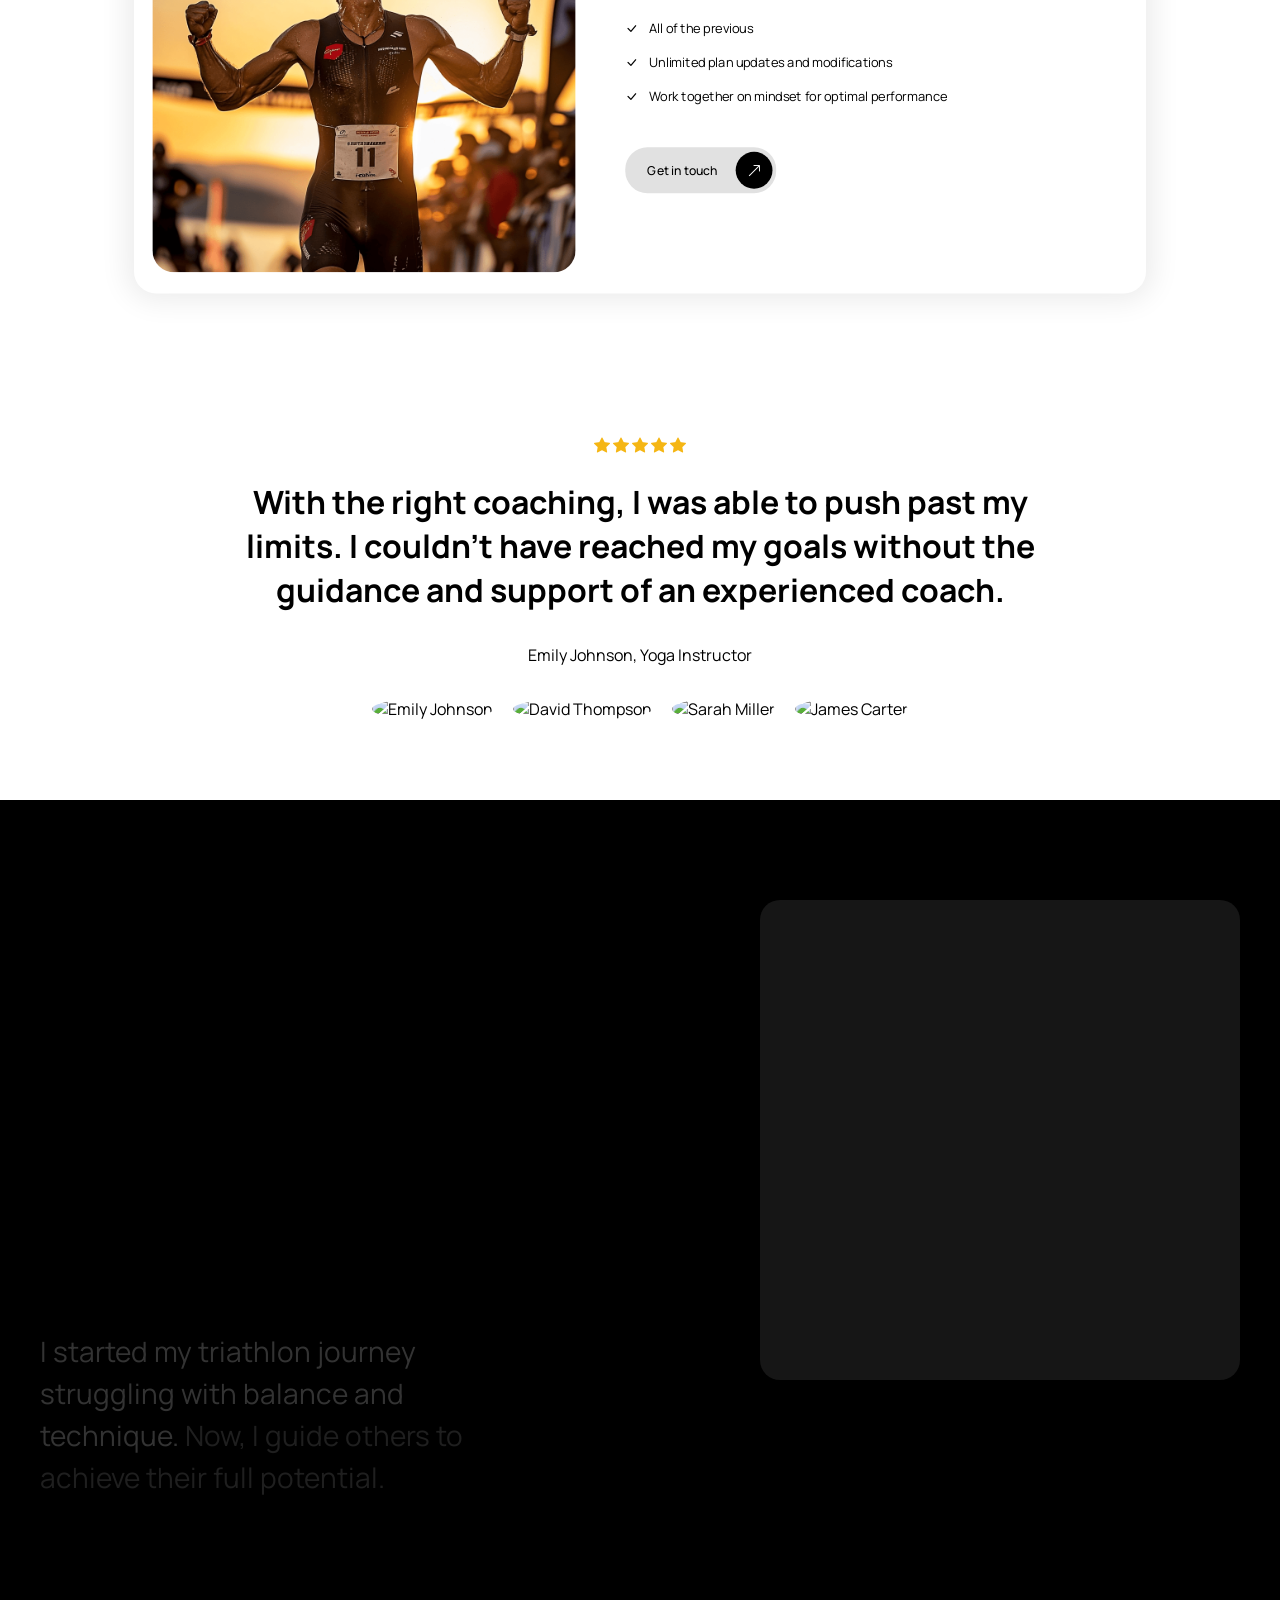
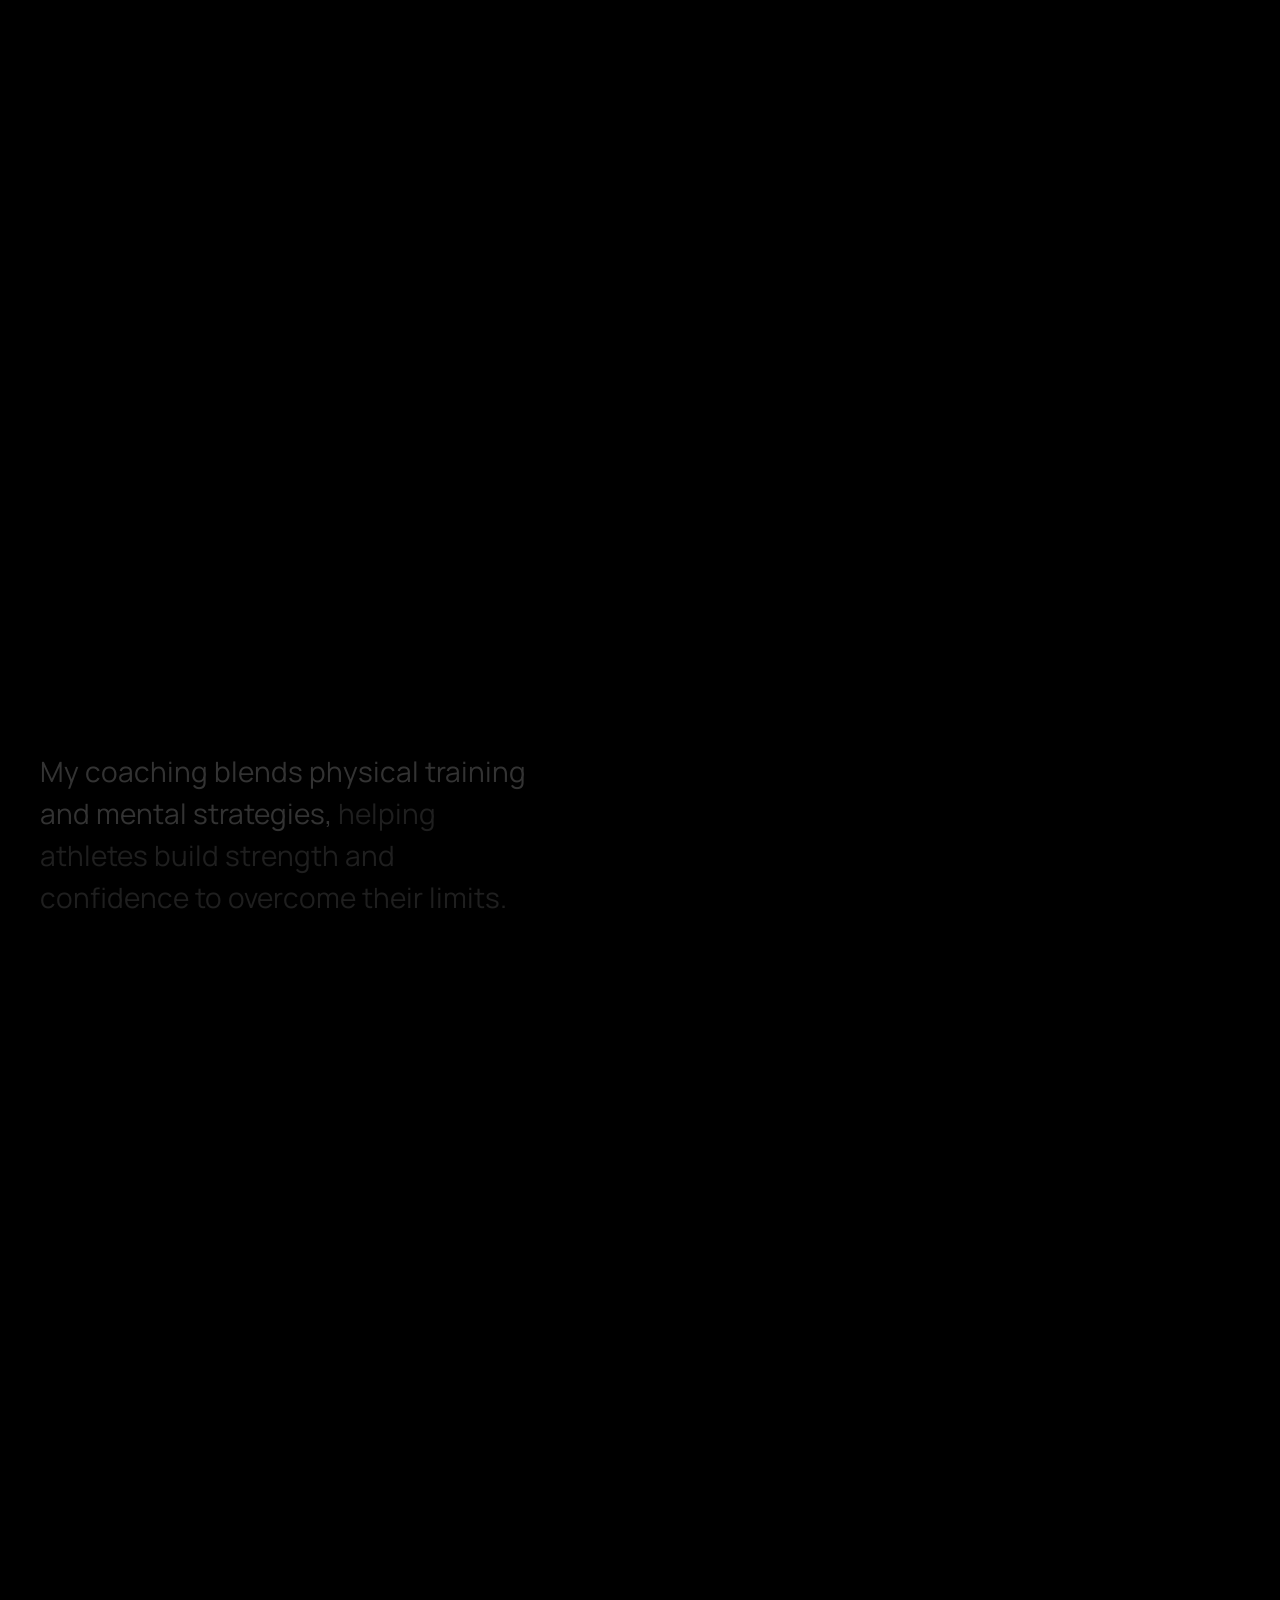
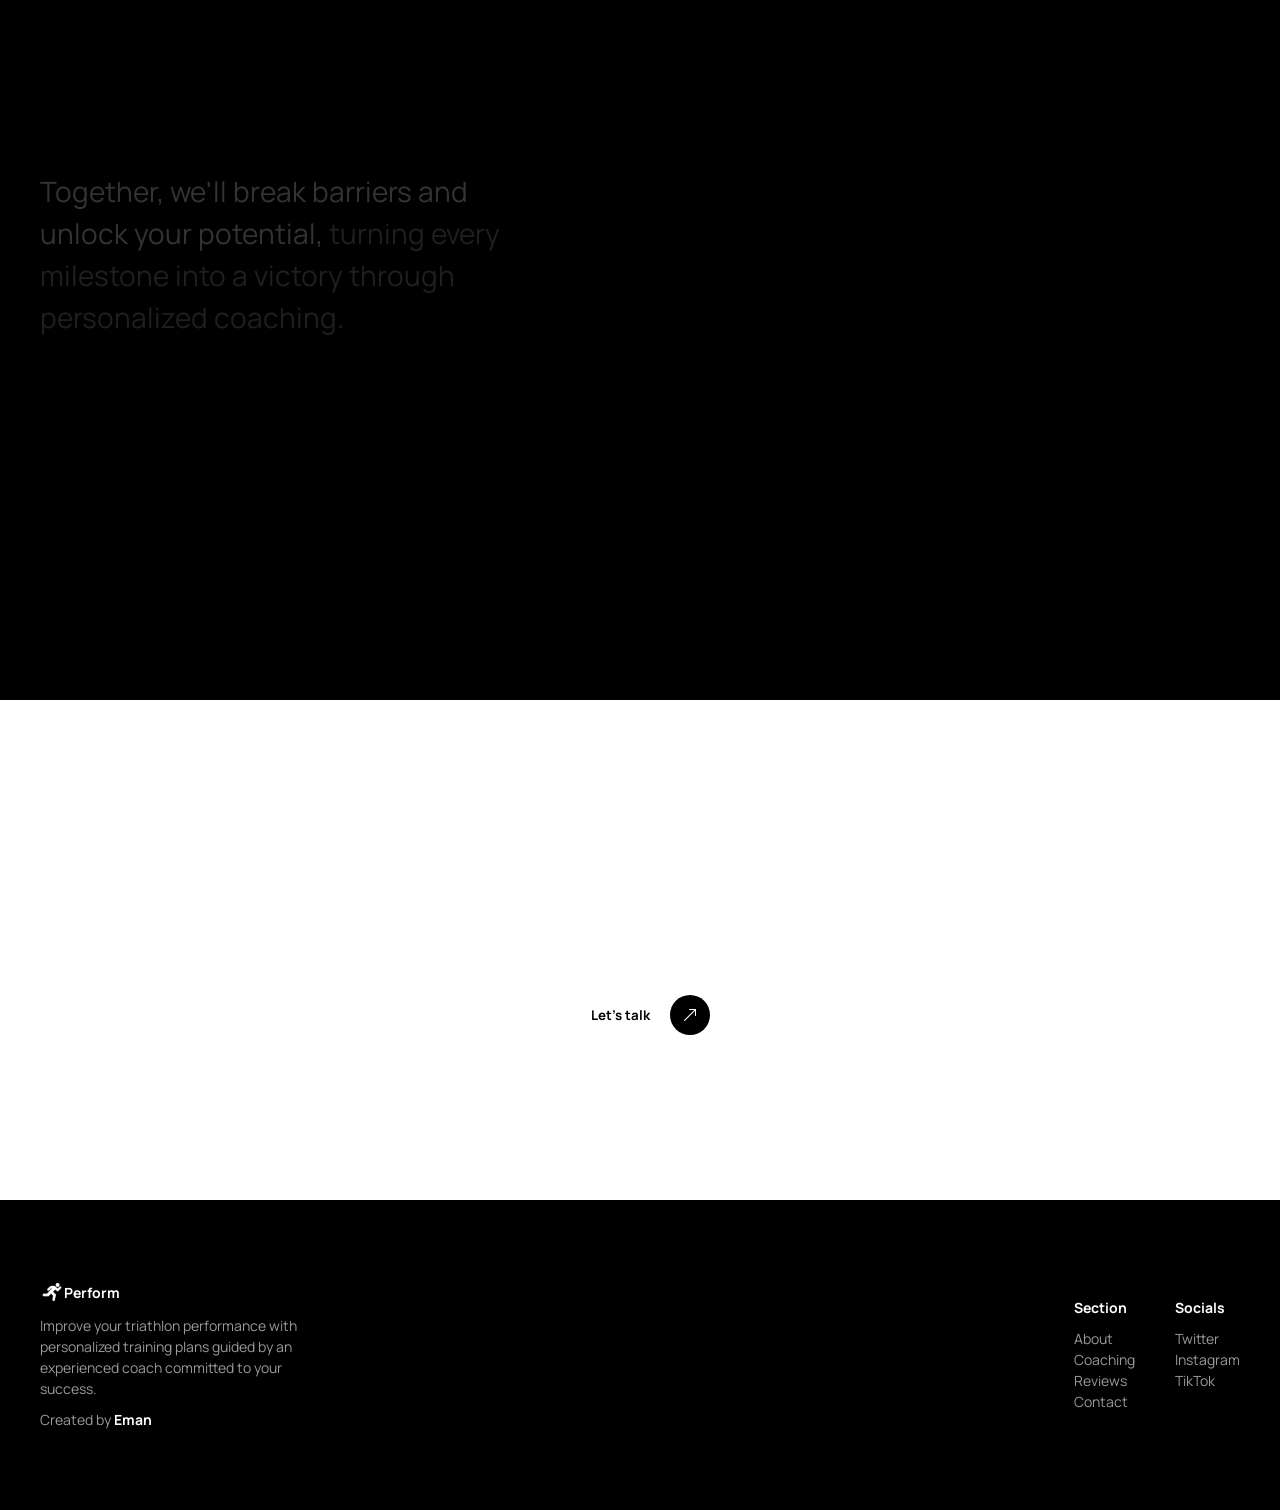
==== commit 67d26409: "update sign text" ====
--- a/index.html
+++ b/index.html
@@ -286,7 +286,7 @@
                 </div>
                 <p>Improve your triathlon performance with personalized training plans guided by an experienced coach committed to your success.</p>
                 <p class="sign">
-                    Created by <span style="font-weight: bold; color: white;">Sebadam</span>
+                    Created by <span style="font-weight: bold; color: white;">Eman</span>
                 </p>
             </div>
 
